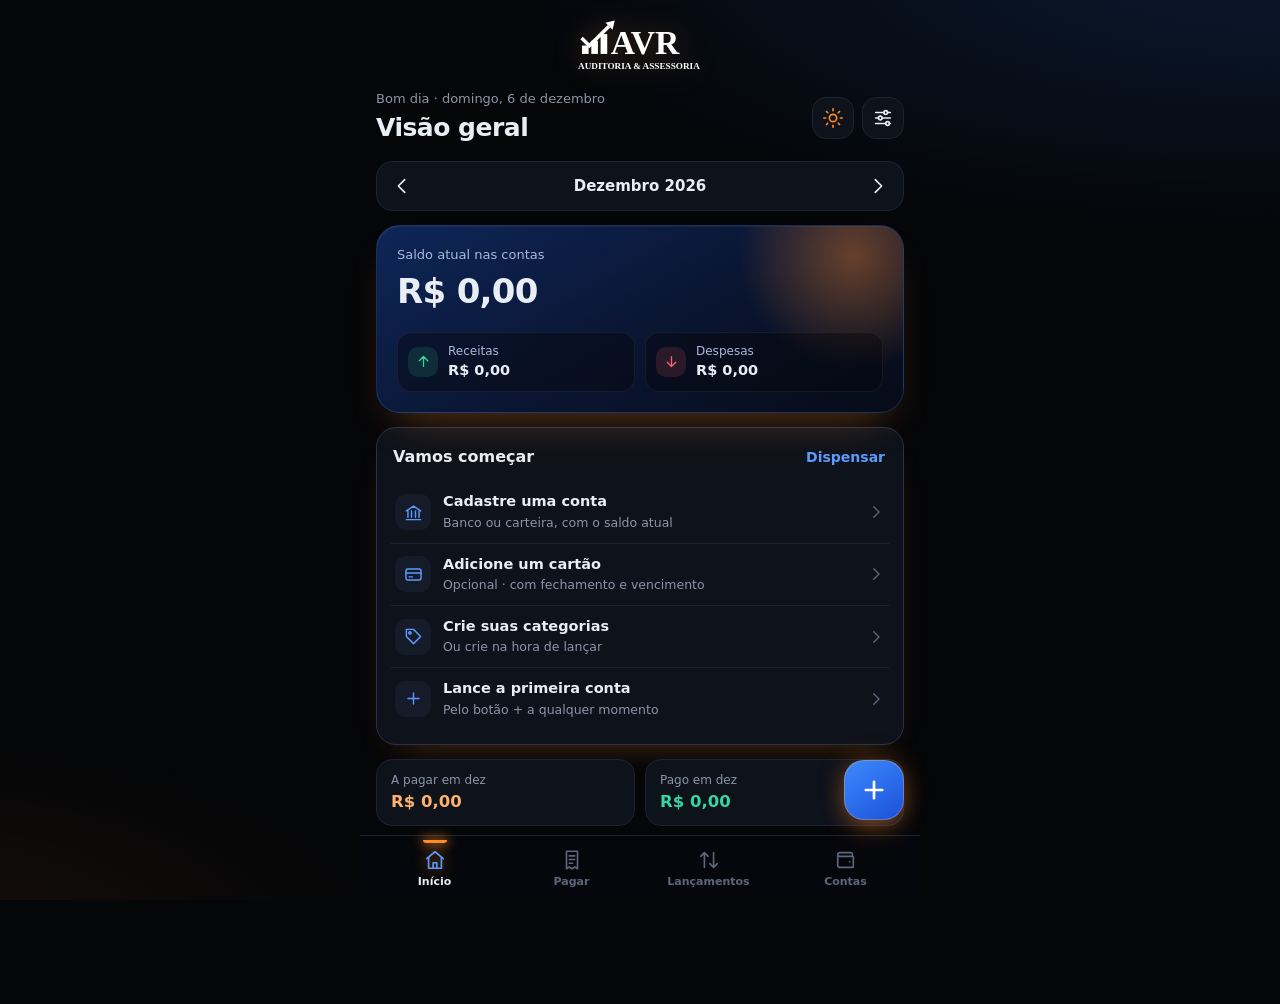
==== index.html @ a0c5da18 "Add files via upload" ====
<!doctype html>
<html lang="pt-BR">
<head>
  <meta charset="utf-8">
  <meta name="viewport" content="width=device-width, initial-scale=1, viewport-fit=cover, interactive-widget=resizes-content">
  <meta name="theme-color" content="#050608">
  <meta name="color-scheme" content="dark light">
  <script>try { if (localStorage.getItem('avr-theme') === 'light') document.documentElement.dataset.theme = 'light'; } catch (e) {}</script>
  <meta name="description" content="Controle financeiro pessoal e contas a pagar">
  <title>AVR Finanças</title>
  <link rel="manifest" href="manifest.webmanifest">
  <link rel="icon" type="image/png" href="icons/icon-192.png">
  <link rel="apple-touch-icon" href="icons/icon-180.png">
  <link rel="stylesheet" href="css/style.css">
</head>
<body>
  <div id="app">
    <main id="view"></main>
    <button id="fab" class="fab" aria-label="Novo lançamento"></button>
    <nav id="tabbar" class="tabbar" aria-label="Navegação principal"></nav>
  </div>
  <div id="sheets"></div>
  <div id="toast" class="toast" role="status" aria-live="polite"></div>
  <div id="lock" class="lock hidden"></div>
  <script type="module" src="js/app.js"></script>
</body>
</html>
---- css/style.css ----
/* Finanças — tema escuro: preto, azul e brilhos laranja */
:root {
  --bg: #050608;
  --bg-2: #0a0d14;
  --surface: #0e121b;
  --surface-2: #151b28;
  --line: #1c2332;
  --line-2: #283147;
  --text: #e9edf5;
  --muted: #8b94a8;
  --dim: #5d667a;
  --blue: #2f7dff;
  --blue-2: #5b9bff;
  --orange: #ff8a2a;
  --orange-2: #ffb26b;
  --glow: rgba(255, 138, 42, 0.42);
  --in: #35d6a4;
  --out: #ff6170;
  --nav-h: 64px;
  --safe-b: env(safe-area-inset-bottom, 0px);
  --safe-t: env(safe-area-inset-top, 0px);
  --tabbar-bg: rgba(7, 9, 13, 0.88);
  --toast-bg: #19202f;
  --more-bg: rgba(14, 18, 27, 0.5);
  color-scheme: dark;
}

/* Tema claro: mesmos tons de azul e laranja sobre fundo claro */
:root[data-theme="light"] {
  --bg: #f2f4f8;
  --bg-2: #f7f8fb;
  --surface: #ffffff;
  --surface-2: #edf0f6;
  --line: #e1e6ef;
  --line-2: #cdd5e2;
  --text: #0f1726;
  --muted: #5b6578;
  --dim: #8a93a6;
  --blue: #1f6bff;
  --blue-2: #1f5fe0;
  --orange: #f07a12;
  --orange-2: #c25e00;
  --glow: rgba(240, 122, 18, 0.3);
  --in: #0d9a70;
  --out: #dc3545;
  --tabbar-bg: rgba(255, 255, 255, 0.92);
  --toast-bg: #ffffff;
  --more-bg: #f7f8fb;
  color-scheme: light;
}

* { box-sizing: border-box; -webkit-tap-highlight-color: transparent; }
html, body { margin: 0; background: var(--bg); color: var(--text); }
body {
  font: 15px/1.4 Roboto, system-ui, -apple-system, "Segoe UI", sans-serif;
  min-height: 100dvh;
  overscroll-behavior-y: contain;
  -webkit-font-smoothing: antialiased;
}
body::before {
  content: '';
  position: fixed;
  inset: 0;
  pointer-events: none;
  background:
    radial-gradient(110% 55% at 100% -5%, rgba(47, 125, 255, 0.16), transparent 60%),
    radial-gradient(70% 40% at -10% 105%, rgba(255, 138, 42, 0.08), transparent 60%);
}
body.no-scroll { overflow: hidden; }
#app { position: relative; max-width: 560px; margin: 0 auto; }
#view { padding: calc(var(--safe-t) + 14px) 16px calc(var(--nav-h) + var(--safe-b) + 100px); }
button, input, select { font: inherit; color: inherit; }
button { cursor: pointer; border: 0; background: none; padding: 0; }
h1, h2, h3, p { margin: 0; }
b { font-weight: 700; }
.ic { width: 22px; height: 22px; flex: none; }
.hidden { display: none !important; }
.muted { color: var(--muted); }
.grow { flex: 1; }
.mt { margin-top: 14px; }
.t-in { color: var(--in); }
.t-out { color: var(--out); }
.t-warn { color: var(--orange-2); }
.t-muted { color: var(--muted); }
b, .row-amt, .hero-value, .detail-amt { font-variant-numeric: tabular-nums; }

/* ---------- Logo ---------- */
.brand { display: flex; justify-content: center; padding: 4px 0 18px; }
.brand img { height: 54px; filter: drop-shadow(0 0 14px rgba(255, 138, 42, 0.28)); }
.lock-brand { display: flex; justify-content: center; margin: 0 auto 28px; }
.lock-brand img { height: 72px; filter: drop-shadow(0 0 14px rgba(255, 138, 42, 0.28)); }
.logo-light { display: none; }
[data-theme="light"] .logo-dark { display: none; }
[data-theme="light"] .logo-light { display: block; filter: none; }
.lock-box h2 { display: flex; align-items: center; justify-content: center; gap: 8px; }
.lock-box h2 .ic { width: 18px; height: 18px; color: var(--orange); }

/* ---------- Cabeçalho ---------- */
.top { display: flex; align-items: center; justify-content: space-between; gap: 12px; margin-bottom: 16px; }
.top-actions { display: flex; gap: 8px; }
.theme-btn .ic { color: var(--orange); }
.top h1 { font-size: 25px; font-weight: 800; letter-spacing: -0.02em; }
.eyebrow { color: var(--muted); font-size: 13px; margin-bottom: 2px; }
.eyebrow::first-letter { text-transform: uppercase; }
.icon-btn {
  width: 42px; height: 42px; flex: none;
  display: grid; place-items: center;
  border-radius: 14px;
  background: var(--surface);
  border: 1px solid var(--line);
  color: var(--text);
  text-decoration: none;
}
.icon-btn:active { transform: scale(0.94); }

/* ---------- Seletor de mês ---------- */
.month-nav {
  display: flex; align-items: center; justify-content: space-between;
  padding: 4px; margin-bottom: 14px;
  background: var(--surface);
  border: 1px solid var(--line);
  border-radius: 16px;
}
.month-nav .icon-btn { background: transparent; border: 0; width: 42px; height: 40px; }
.month-label { display: flex; flex-direction: column; align-items: center; font-weight: 700; padding: 4px 12px; }
.month-label small { font-size: 10.5px; font-weight: 500; color: var(--orange-2); }

/* ---------- Cartão de saldo ---------- */
.hero {
  position: relative; overflow: hidden;
  padding: 20px; margin-bottom: 14px;
  border-radius: 24px;
  background: linear-gradient(150deg, #0e2658 0%, #0a1634 50%, #070b17 100%);
  border: 1px solid rgba(91, 155, 255, 0.22);
  box-shadow: 0 22px 44px -22px var(--glow), inset 0 1px 0 rgba(255, 255, 255, 0.05);
  color: #e9edf5;
}
.hero::after {
  content: '';
  position: absolute; right: -80px; top: -100px;
  width: 260px; height: 260px;
  background: radial-gradient(circle, rgba(255, 138, 42, 0.38), transparent 62%);
  pointer-events: none;
}
.hero > * { position: relative; z-index: 1; }
.hero-label { color: #a9b8d8; font-size: 13px; }
.hero-value { font-size: 34px; font-weight: 800; letter-spacing: -0.02em; margin: 4px 0 16px; }
.hero-row { display: grid; grid-template-columns: 1fr 1fr; gap: 10px; }
.hero-row > div {
  display: flex; align-items: center; gap: 10px; min-width: 0;
  padding: 10px;
  background: rgba(5, 6, 8, 0.4);
  border: 1px solid rgba(255, 255, 255, 0.06);
  border-radius: 14px;
}
.hero-row small { display: block; color: #a9b8d8; font-size: 12px; }
.hero-row b { font-size: 14.5px; white-space: nowrap; }
.pill { width: 30px; height: 30px; flex: none; display: grid; place-items: center; border-radius: 10px; }
.pill .ic { width: 17px; height: 17px; }
.pill.in { background: rgba(53, 214, 164, 0.14); color: #35d6a4; }
.pill.out { background: rgba(255, 97, 112, 0.14); color: #ff6170; }

/* ---------- Resumos ---------- */
.stats { display: grid; grid-template-columns: 1fr 1fr; gap: 10px; margin-bottom: 14px; }
.stats.three { grid-template-columns: repeat(3, 1fr); }
.stat { min-width: 0; padding: 12px 14px; background: var(--surface); border: 1px solid var(--line); border-radius: 16px; }
.stat small { display: block; color: var(--muted); font-size: 12px; margin-bottom: 2px; }
.stat b { font-size: 16.5px; white-space: nowrap; }
.stats.three .stat { padding: 11px 10px; }
.stats.three b { font-size: 14px; }

/* ---------- Abas segmentadas ---------- */
.seg {
  display: grid; grid-auto-flow: column; grid-auto-columns: 1fr; gap: 4px;
  padding: 4px; margin-bottom: 14px;
  background: var(--surface);
  border: 1px solid var(--line);
  border-radius: 14px;
}
.seg button { padding: 9px 6px; border-radius: 10px; font-size: 13.5px; font-weight: 600; color: var(--muted); }
.seg button.on {
  background: var(--surface-2);
  color: var(--text);
  box-shadow: inset 0 0 0 1px var(--line-2), 0 6px 16px -8px var(--glow);
}
.seg-type { margin-bottom: 0; }
.seg-type button.on { color: #fff; background: linear-gradient(145deg, #2a6ef0, #1c4cc7); box-shadow: 0 6px 18px -6px var(--glow); }

/* ---------- Listas ---------- */
.list { display: flex; flex-direction: column; gap: 8px; }
.row {
  display: flex; align-items: center; gap: 12px;
  width: 100%; padding: 11px 12px;
  text-align: left;
  background: var(--surface);
  border: 1px solid var(--line);
  border-radius: 16px;
  cursor: pointer;
  transition: background 0.15s;
}
.row:active { background: var(--surface-2); }
.row-ic {
  position: relative;
  width: 40px; height: 40px; flex: none;
  display: grid; place-items: center;
  border-radius: 12px;
  background: var(--surface-2);
  color: var(--blue-2);
}
.row-ic .ic { width: 20px; height: 20px; }
.row-ic.receita { color: var(--in); }
.row-ic.despesa { color: var(--out); }
.row-ic.fatura { color: var(--orange); }
.cat-dot { position: absolute; right: -2px; bottom: -2px; width: 12px; height: 12px; border-radius: 50%; border: 2px solid var(--surface); }
.row-main { flex: 1; min-width: 0; }
.row-title { font-weight: 600; white-space: nowrap; overflow: hidden; text-overflow: ellipsis; }
.row-sub { margin-top: 2px; color: var(--muted); font-size: 12.5px; white-space: nowrap; overflow: hidden; text-overflow: ellipsis; }
.row-amt { font-weight: 700; white-space: nowrap; }
.row.overdue { border-color: rgba(255, 97, 112, 0.38); box-shadow: 0 10px 24px -18px rgba(255, 97, 112, 0.8); }
.row.overdue .row-sub { color: var(--out); }
.row.today { border-color: rgba(255, 138, 42, 0.45); box-shadow: 0 10px 26px -14px var(--glow); }
.row.today .row-sub { color: var(--orange-2); }
.row.paid { opacity: 0.6; }
.row.paid .row-title { text-decoration: line-through; text-decoration-color: rgba(255, 255, 255, 0.35); }
.chk {
  width: 36px; height: 36px; flex: none;
  display: grid; place-items: center;
  border-radius: 50%;
  border: 1.5px solid var(--line-2);
  color: var(--dim);
}
.chk .ic { width: 18px; height: 18px; stroke-width: 2.4; }
.chk:active { border-color: var(--in); color: var(--in); box-shadow: 0 0 14px rgba(53, 214, 164, 0.4); }
.chk.done { background: rgba(53, 214, 164, 0.14); border-color: transparent; color: var(--in); }

.block { margin-top: 18px; }
.block h2 { display: flex; align-items: center; gap: 8px; margin-bottom: 10px; font-size: 14.5px; font-weight: 700; }
.block h2 .ic { width: 18px; height: 18px; color: var(--blue-2); }
.block.danger h2 .ic { color: var(--out); }
.block.warn h2 .ic { color: var(--orange); filter: drop-shadow(0 0 6px var(--glow)); }
.count { padding: 1px 8px; border-radius: 99px; background: var(--surface-2); color: var(--muted); font-size: 12px; font-weight: 600; }
.block h2 .sum { margin-left: auto; color: var(--muted); font-size: 13px; font-weight: 600; }
.day-h { margin: 18px 4px 8px; color: var(--muted); font-size: 12.5px; font-weight: 600; }
.day-h::first-letter { text-transform: uppercase; }

.empty {
  margin-top: 16px; padding: 30px 18px;
  text-align: center; color: var(--muted);
  border: 1px dashed var(--line-2);
  border-radius: 18px;
}
.empty .ic { width: 34px; height: 34px; color: var(--orange); filter: drop-shadow(0 0 10px var(--glow)); }
.empty p { margin-top: 8px; font-size: 14px; }

.banner {
  display: flex; align-items: center; gap: 10px;
  width: 100%; padding: 12px 14px; margin-bottom: 14px;
  text-align: left; font-size: 13.5px;
  color: var(--orange-2);
  background: rgba(255, 138, 42, 0.08);
  border: 1px solid rgba(255, 138, 42, 0.3);
  border-radius: 14px;
}

/* ---------- Primeiros passos ---------- */
.onb {
  padding: 14px; margin-bottom: 14px;
  background: var(--surface);
  border: 1px solid var(--line-2);
  border-radius: 20px;
  box-shadow: 0 16px 36px -24px var(--glow);
}
.onb-head { display: flex; align-items: center; justify-content: space-between; margin-bottom: 8px; padding: 0 2px; }
.onb-head h2 { font-size: 16px; }
.onb-step {
  display: flex; align-items: center; gap: 12px;
  width: 100%; padding: 10px 4px;
  text-align: left;
  border-top: 1px solid var(--line);
}
.onb-step:first-of-type { border-top: 0; }
.onb-step > .ic { color: var(--dim); width: 18px; height: 18px; }
.onb-ic { width: 36px; height: 36px; flex: none; display: grid; place-items: center; border-radius: 11px; background: var(--surface-2); color: var(--blue-2); }
.onb-ic .ic { width: 19px; height: 19px; }
.onb-txt { flex: 1; min-width: 0; }
.onb-txt b { display: block; font-size: 14.5px; }
.onb-txt small { color: var(--muted); font-size: 12.5px; }
.onb-step.done { opacity: 0.55; }
.onb-step.done .onb-ic { color: var(--in); background: rgba(53, 214, 164, 0.12); }
.onb-step.done b { text-decoration: line-through; }
.link-btn { color: var(--blue-2); font-weight: 600; font-size: 14px; padding: 6px 2px; }

/* ---------- Contas e cartões ---------- */
.sec-h { display: flex; align-items: center; justify-content: space-between; margin: 22px 2px 10px; }
.sec-h:first-of-type { margin-top: 6px; }
.sec-h h2 { font-size: 15.5px; }
.cc-list { display: flex; flex-direction: column; gap: 12px; }
.cc {
  position: relative; overflow: hidden;
  width: 100%; padding: 16px 18px;
  text-align: left;
  border-radius: 22px;
  background: linear-gradient(135deg, #111a30 0%, #0a0f1d 55%, #160e08 100%);
  border: 1px solid var(--line-2);
  box-shadow: 0 18px 34px -22px var(--glow);
  color: #e9edf5;
}
.cc small { color: #8b94a8; }
.cc .bar { background: #151b28; }
.cc::before {
  content: '';
  position: absolute; right: -50px; bottom: -70px;
  width: 190px; height: 190px; border-radius: 50%;
  background: radial-gradient(circle, rgba(255, 138, 42, 0.3), transparent 65%);
  pointer-events: none;
}
.cc > * { position: relative; }
.cc-top { display: flex; align-items: center; justify-content: space-between; margin-bottom: 14px; font-weight: 700; font-size: 16px; }
.cc-top .ic { color: var(--orange); filter: drop-shadow(0 0 6px var(--glow)); }
.cc small { font-size: 12px; }
.cc-amt { display: block; margin: 2px 0 10px; font-size: 25px; }
.cc-foot { display: flex; justify-content: space-between; color: #a9b8d8; font-size: 12.5px; }
.bar { height: 6px; margin: 12px 0 6px; overflow: hidden; border-radius: 6px; background: var(--surface-2); }
.bar i { display: block; height: 100%; border-radius: 6px; background: linear-gradient(90deg, var(--blue), var(--orange)); box-shadow: 0 0 10px var(--glow); }

/* ---------- Configurações ---------- */
.card-sec { padding: 16px; margin-bottom: 12px; background: var(--surface); border: 1px solid var(--line); border-radius: 20px; }
.card-sec h2 { display: flex; align-items: center; gap: 8px; margin-bottom: 12px; font-size: 15.5px; }
.card-sec h2 .ic { width: 19px; height: 19px; color: var(--blue-2); }
.card-sec h3 { margin: 14px 0 8px; color: var(--muted); font-size: 11.5px; font-weight: 700; text-transform: uppercase; letter-spacing: 0.06em; }
.card-sec p { margin-bottom: 12px; color: var(--muted); font-size: 13.5px; }
.card-sec p b { color: var(--text); }
.danger-sec h2 .ic { color: var(--out); }
.chips { display: flex; flex-wrap: wrap; gap: 8px; }
.chip {
  display: inline-flex; align-items: center; gap: 7px;
  padding: 8px 13px;
  border-radius: 99px;
  background: var(--surface-2);
  border: 1px solid var(--line-2);
  font-size: 13.5px; font-weight: 600;
}
.chip i { width: 9px; height: 9px; border-radius: 50%; }
.chip.add { color: var(--blue-2); background: transparent; border-style: dashed; }
.ver { margin: 20px 0; text-align: center; color: var(--dim); font-size: 12px; }

/* ---------- Botão + e barra inferior ---------- */
.fab {
  position: fixed; z-index: 20;
  right: max(16px, calc((100vw - 560px) / 2 + 16px));
  bottom: calc(var(--nav-h) + var(--safe-b) + 16px);
  width: 60px; height: 60px;
  display: grid; place-items: center;
  border-radius: 20px;
  color: #fff;
  background: linear-gradient(145deg, #3d8bff, #1b50d8);
  box-shadow: 0 12px 28px -8px var(--glow), 0 0 26px rgba(255, 138, 42, 0.3), inset 0 0 0 1px rgba(255, 178, 107, 0.35);
  transition: transform 0.15s;
}
.fab .ic { width: 28px; height: 28px; stroke-width: 2.3; }
.fab:active { transform: scale(0.92); }

.tabbar {
  position: fixed; z-index: 15; left: 0; right: 0; bottom: 0;
  display: grid; grid-template-columns: repeat(4, 1fr);
  max-width: 560px; margin: 0 auto;
  padding: 4px 6px calc(4px + var(--safe-b));
  background: var(--tabbar-bg);
  backdrop-filter: blur(18px);
  -webkit-backdrop-filter: blur(18px);
  border-top: 1px solid var(--line);
}
.tabbar a {
  position: relative;
  display: flex; flex-direction: column; align-items: center; gap: 3px;
  padding: 9px 0 7px;
  color: var(--dim);
  text-decoration: none;
  font-size: 11px; font-weight: 600;
}
.tabbar a.active { color: var(--text); }
.tabbar a.active .ic { color: var(--blue-2); filter: drop-shadow(0 0 7px rgba(255, 138, 42, 0.6)); }
.tabbar a.active::after {
  content: '';
  position: absolute; top: 0;
  width: 24px; height: 3px; border-radius: 0 0 3px 3px;
  background: var(--orange);
  box-shadow: 0 0 12px 1px var(--orange);
}

/* ---------- Janelas inferiores (sheets) ---------- */
.sheet-wrap { position: fixed; inset: 0; z-index: 50; }
.sheet-backdrop { position: absolute; inset: 0; background: rgba(0, 0, 0, 0.62); opacity: 0; transition: opacity 0.22s; }
.sheet {
  position: absolute; left: 0; right: 0; bottom: 0;
  max-width: 560px; max-height: 92dvh; margin: 0 auto;
  overflow-y: auto; overscroll-behavior: contain;
  padding: 6px 16px calc(20px + var(--safe-b));
  background: var(--bg-2);
  border: 1px solid var(--line-2); border-bottom: 0;
  border-radius: 26px 26px 0 0;
  box-shadow: 0 -24px 60px -24px rgba(255, 138, 42, 0.3);
  transform: translateY(100%);
  transition: transform 0.26s cubic-bezier(0.2, 0.8, 0.2, 1);
}
.sheet-wrap.open .sheet { transform: none; }
.sheet-wrap.open .sheet-backdrop { opacity: 1; }
.sheet-grip { width: 40px; height: 4px; margin: 4px auto 10px; border-radius: 4px; background: var(--line-2); }
.sheet-head { display: flex; align-items: center; justify-content: space-between; gap: 12px; margin-bottom: 14px; }
.sheet-head h2 { font-size: 19px; overflow: hidden; text-overflow: ellipsis; white-space: nowrap; }
.dialog { padding: 6px 2px 0; }
.dialog h2 { font-size: 19px; margin-bottom: 6px; }
.dialog p { margin-bottom: 16px; font-size: 14px; }
.pay-desc { margin: -4px 0 14px; color: var(--muted); font-size: 14px; }
.pay-desc b { color: var(--text); }

/* ---------- Formulários ---------- */
.form { display: flex; flex-direction: column; gap: 12px; }
.field { display: flex; flex-direction: column; gap: 6px; min-width: 0; }
.field > span { color: var(--muted); font-size: 12.5px; font-weight: 600; }
.field small { color: var(--dim); font-size: 12px; }
.field input, .field select {
  width: 100%; height: 50px; padding: 0 14px;
  font-size: 16px;
  background: var(--surface);
  border: 1px solid var(--line-2);
  border-radius: 14px;
  outline: none;
  transition: border-color 0.15s, box-shadow 0.15s;
}
.field input:focus, .field select:focus { border-color: var(--blue); box-shadow: 0 0 0 3px rgba(47, 125, 255, 0.18), 0 0 20px -6px var(--glow); }
.field input::placeholder { color: var(--dim); }
.field input.money { font-size: 18px; font-weight: 700; }
.field.invalid input, .field.invalid select { border-color: var(--out); box-shadow: 0 0 0 3px rgba(255, 97, 112, 0.15); }
.field input[type=date] { min-width: 0; }
.field select {
  appearance: none; -webkit-appearance: none;
  padding-right: 38px;
  background-image: url("data:image/svg+xml,%3Csvg xmlns='http://www.w3.org/2000/svg' viewBox='0 0 24 24' fill='none' stroke='%238b94a8' stroke-width='2' stroke-linecap='round'%3E%3Cpath d='M6 9l6 6 6-6'/%3E%3C/svg%3E");
  background-repeat: no-repeat;
  background-position: right 14px center;
  background-size: 18px;
}
.field select option, .field select optgroup { background: var(--surface); }
.grid2 { display: grid; grid-template-columns: 1fr 1fr; gap: 10px; }
.hint { color: var(--orange-2); font-size: 12.5px; margin-top: -4px; }
.more { border: 1px solid var(--line); border-radius: 14px; background: var(--more-bg); }
.more summary {
  display: flex; justify-content: space-between; align-items: center;
  padding: 13px 14px;
  list-style: none;
  color: var(--blue-2); font-weight: 600;
  cursor: pointer;
}
.more summary::-webkit-details-marker { display: none; }
.more summary::after { content: '+'; font-size: 20px; line-height: 1; }
.more[open] summary::after { content: '−'; }
.more[open] { padding: 0 12px 14px; }
.more[open] summary { padding: 13px 2px; }
.more > * + * { margin-top: 12px; }
.check { display: flex; align-items: center; gap: 10px; font-size: 14px; }
.check input { width: 20px; height: 20px; flex: none; accent-color: var(--blue); }
.swatches { display: flex; flex-wrap: wrap; gap: 10px; }
.swatches label { position: relative; }
.swatches input { position: absolute; opacity: 0; pointer-events: none; }
.swatches span { display: block; width: 36px; height: 36px; border-radius: 50%; border: 3px solid transparent; cursor: pointer; }
.swatches input:checked + span { border-color: var(--text); box-shadow: 0 0 14px var(--glow); }

/* ---------- Botões ---------- */
.btn-col { display: flex; flex-direction: column; gap: 10px; margin-top: 4px; }
.btn-row { display: grid; grid-template-columns: 1fr 1fr; gap: 10px; }
.btn {
  display: flex; align-items: center; justify-content: center; gap: 8px;
  height: 52px; padding: 0 16px;
  border-radius: 16px;
  font-size: 15.5px; font-weight: 700;
  transition: transform 0.12s;
}
.btn .ic { width: 20px; height: 20px; }
.btn:active { transform: scale(0.98); }
.btn.primary {
  color: #fff;
  background: linear-gradient(145deg, #3d8bff, #1b50d8);
  box-shadow: 0 12px 26px -12px var(--glow), inset 0 0 0 1px rgba(255, 178, 107, 0.22);
}
.btn.ghost { background: var(--surface); border: 1px solid var(--line-2); }
.btn.danger { color: var(--out); background: rgba(255, 97, 112, 0.1); border: 1px solid rgba(255, 97, 112, 0.28); }
.btn.text { height: 44px; color: var(--muted); }

/* ---------- Detalhes ---------- */
.detail-amt { font-size: 32px; font-weight: 800; margin-bottom: 8px; }
.tag {
  display: inline-flex; align-items: center;
  padding: 4px 11px;
  border-radius: 99px;
  background: var(--surface-2);
  color: var(--muted);
  font-size: 12.5px; font-weight: 700;
}
.tag.overdue { background: rgba(255, 97, 112, 0.14); color: var(--out); }
.tag.paid { background: rgba(53, 214, 164, 0.14); color: var(--in); }
.tag.today { background: rgba(255, 138, 42, 0.15); color: var(--orange-2); }
.kv { display: grid; gap: 1px; margin: 16px 0; overflow: hidden; background: var(--line); border: 1px solid var(--line); border-radius: 14px; }
.kv div { display: flex; justify-content: space-between; gap: 14px; padding: 12px 14px; background: var(--surface); }
.kv dt { color: var(--muted); }
.kv dd { margin: 0; text-align: right; font-weight: 600; overflow-wrap: anywhere; }
.inv-total {
  display: flex; flex-direction: column; align-items: center; gap: 4px;
  padding: 18px; margin-bottom: 14px;
  text-align: center;
  background: linear-gradient(150deg, #0e2658, #081128);
  border: 1px solid rgba(91, 155, 255, 0.2);
  border-radius: 20px;
  box-shadow: 0 16px 34px -20px var(--glow);
  color: #e9edf5;
}
.inv-total b { font-size: 30px; }
.inv-total span { color: #a9b8d8; font-size: 13px; }

/* ---------- Tela de PIN ---------- */
.lock {
  position: fixed; inset: 0; z-index: 100;
  display: grid; place-items: center;
  padding: 24px;
  background: radial-gradient(90% 50% at 50% 0%, rgba(47, 125, 255, 0.18), transparent 70%), var(--bg);
}
.lock-box { width: 100%; max-width: 320px; text-align: center; }
.lock-box h2 { font-size: 20px; }
.lock-box p { margin: 12px 0 20px; font-size: 14px; }
.lock-logo {
  width: 64px; height: 64px; margin: 0 auto 16px;
  display: grid; place-items: center;
  border-radius: 20px;
  color: var(--orange);
  background: var(--surface);
  border: 1px solid var(--line-2);
  box-shadow: 0 0 30px -4px var(--glow);
}
.lock-logo .ic { width: 30px; height: 30px; }
.dots { display: flex; justify-content: center; gap: 18px; margin: 22px 0 34px; }
.dots i { width: 14px; height: 14px; border-radius: 50%; border: 2px solid var(--line-2); transition: 0.15s; }
.dots i.on { background: var(--orange); border-color: var(--orange); box-shadow: 0 0 12px var(--orange); }
.dots.shake { animation: shake 0.35s; }
.dots.shake i { border-color: var(--out); }
@keyframes shake { 25% { transform: translateX(-10px); } 50% { transform: translateX(10px); } 75% { transform: translateX(-6px); } }
.keys { display: grid; grid-template-columns: repeat(3, 1fr); gap: 16px 10px; }
.keys button {
  justify-self: center;
  width: 74px; height: 74px;
  display: grid; place-items: center;
  border-radius: 50%;
  font-size: 27px; font-weight: 600;
  background: var(--surface);
  border: 1px solid var(--line);
}
.keys button:active { background: var(--surface-2); box-shadow: 0 0 22px -2px var(--glow); }
.keys .k-text { background: transparent; border: 0; font-size: 14px; color: var(--muted); }

/* ---------- Avisos ---------- */
.toast {
  position: fixed; z-index: 120; left: 50%;
  bottom: calc(var(--nav-h) + var(--safe-b) + 92px);
  display: flex; align-items: center; gap: 14px;
  width: max-content; max-width: calc(100vw - 32px);
  padding: 12px 16px;
  font-size: 14px; font-weight: 600;
  background: var(--toast-bg);
  border: 1px solid var(--line-2);
  border-radius: 14px;
  box-shadow: 0 12px 30px -10px var(--glow);
  opacity: 0; pointer-events: none;
  transform: translate(-50%, 16px);
  transition: 0.22s;
}
.toast.show { opacity: 1; pointer-events: auto; transform: translate(-50%, 0); }
.toast button { color: var(--orange-2); font-weight: 800; }

@media (max-width: 360px) {
  .hero-value { font-size: 29px; }
  .stats.three b { font-size: 13px; }
  .keys button { width: 66px; height: 66px; }
}
@media (prefers-reduced-motion: reduce) {
  * { transition: none !important; animation: none !important; }
}
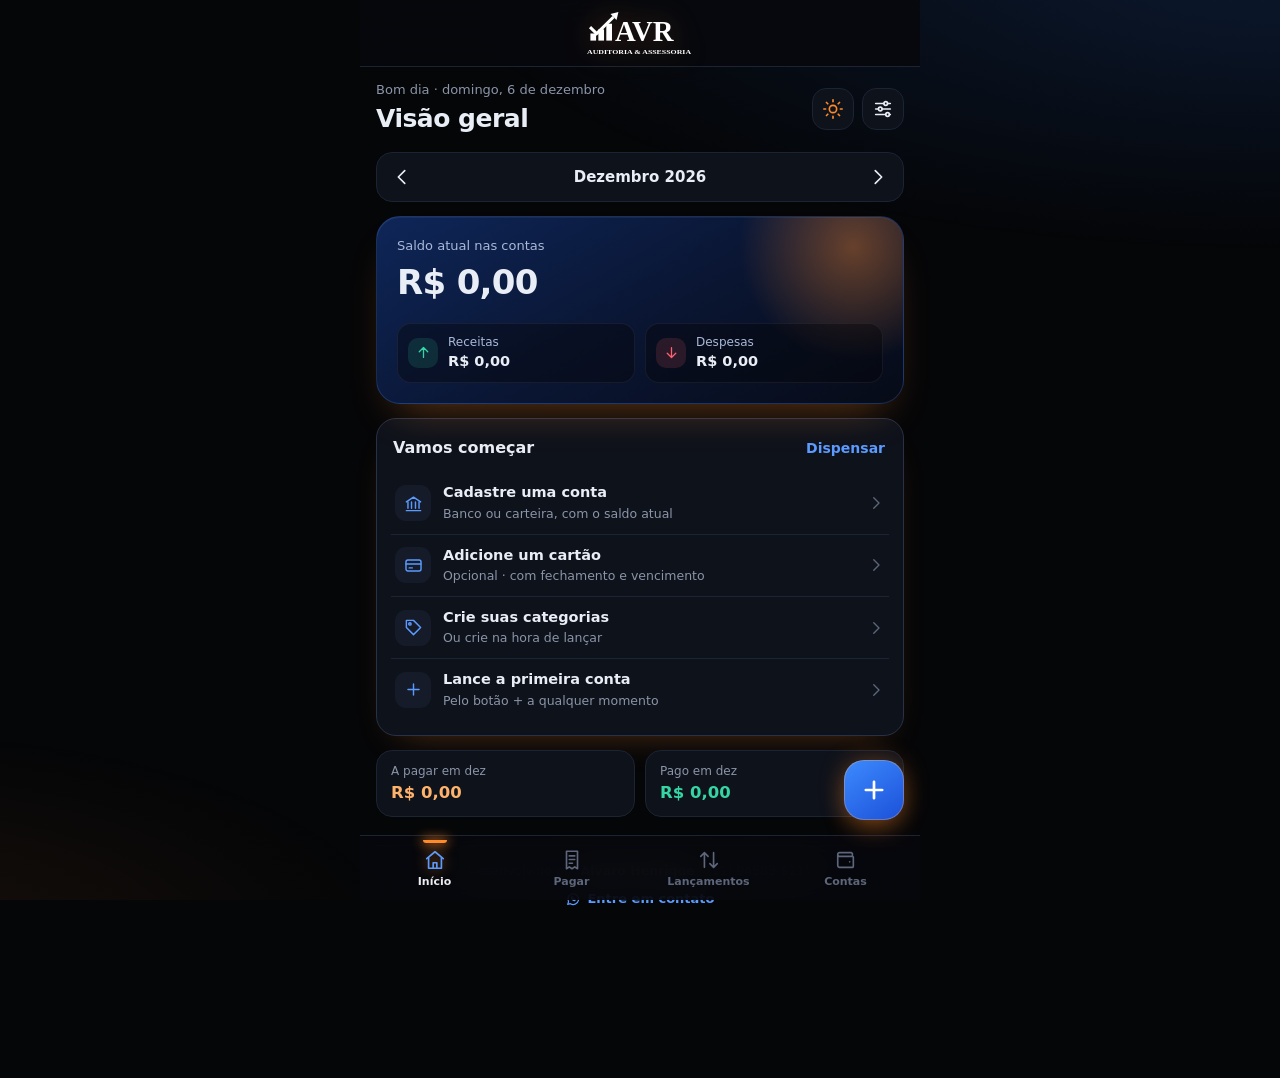
==== commit 171b7f33: "Add files via upload" ====
--- a/index.html
+++ b/index.html
@@ -5,7 +5,7 @@
   <meta name="viewport" content="width=device-width, initial-scale=1, viewport-fit=cover, interactive-widget=resizes-content">
   <meta name="theme-color" content="#050608">
   <meta name="color-scheme" content="dark light">
-  <script>try { if (localStorage.getItem('avr-theme') === 'light') document.documentElement.dataset.theme = 'light'; } catch (e) {}</script>
+  <script>try { if (localStorage.getItem('avr-theme') === 'light') { document.documentElement.dataset.theme = 'light'; document.querySelector('meta[name=theme-color]').content = '#f3ebdd'; } } catch (e) {}</script>
   <meta name="description" content="Controle financeiro pessoal e contas a pagar">
   <title>AVR Finanças</title>
   <link rel="manifest" href="manifest.webmanifest">
--- a/css/style.css
+++ b/css/style.css
@@ -25,29 +25,57 @@
   color-scheme: dark;
 }
 
-/* Tema claro: mesmos tons de azul e laranja sobre fundo claro */
+/* Tema claro: bege com marrom e detalhes caramelo.
+   (--blue/--blue-2 são a cor principal; no tema claro viram marrom.) */
 :root[data-theme="light"] {
-  --bg: #f2f4f8;
-  --bg-2: #f7f8fb;
-  --surface: #ffffff;
-  --surface-2: #edf0f6;
-  --line: #e1e6ef;
-  --line-2: #cdd5e2;
-  --text: #0f1726;
-  --muted: #5b6578;
-  --dim: #8a93a6;
-  --blue: #1f6bff;
-  --blue-2: #1f5fe0;
-  --orange: #f07a12;
-  --orange-2: #c25e00;
-  --glow: rgba(240, 122, 18, 0.3);
-  --in: #0d9a70;
-  --out: #dc3545;
-  --tabbar-bg: rgba(255, 255, 255, 0.92);
-  --toast-bg: #ffffff;
-  --more-bg: #f7f8fb;
+  --bg: #f3ebdd;
+  --bg-2: #f7f1e6;
+  --surface: #fffaf1;
+  --surface-2: #efe4d1;
+  --line: #e4d6bf;
+  --line-2: #d4c0a1;
+  --text: #3a2819;
+  --muted: #7a6350;
+  --dim: #a8917a;
+  --blue: #8b5a2b;
+  --blue-2: #7a4c22;
+  --orange: #d9822b;
+  --orange-2: #a65a12;
+  --glow: rgba(217, 130, 43, 0.3);
+  --in: #4f7d3a;
+  --out: #b23a2e;
+  --tabbar-bg: rgba(255, 250, 241, 0.94);
+  --toast-bg: #fffaf1;
+  --more-bg: #f7f1e6;
   color-scheme: light;
 }
+[data-theme="light"] body::before {
+  background:
+    radial-gradient(110% 55% at 100% -5%, rgba(217, 130, 43, 0.14), transparent 60%),
+    radial-gradient(70% 40% at -10% 105%, rgba(139, 90, 43, 0.1), transparent 60%);
+}
+[data-theme="light"] .hero,
+[data-theme="light"] .inv-total {
+  background: linear-gradient(150deg, #6e4524 0%, #4b2e17 55%, #2f1c0d 100%);
+  border-color: rgba(217, 130, 43, 0.35);
+}
+[data-theme="light"] .hero-label,
+[data-theme="light"] .hero-row small,
+[data-theme="light"] .inv-total span,
+[data-theme="light"] .cc-foot { color: #e6cfb3; }
+[data-theme="light"] .cc {
+  background: linear-gradient(135deg, #5a381c 0%, #3d2411 55%, #2a180a 100%);
+  border-color: #7a5434;
+}
+[data-theme="light"] .cc small { color: #cdb498; }
+[data-theme="light"] .cc .bar { background: #2a180a; }
+[data-theme="light"] .bar i { background: linear-gradient(90deg, #c9a27a, #d9822b); }
+[data-theme="light"] .btn.primary,
+[data-theme="light"] .fab,
+[data-theme="light"] .seg-type button.on { background: linear-gradient(145deg, #a0692f, #6f431c); }
+[data-theme="light"] .field input:focus,
+[data-theme="light"] .field select:focus { box-shadow: 0 0 0 3px rgba(139, 90, 43, 0.18), 0 0 20px -6px var(--glow); }
+[data-theme="light"] .tabbar a.active .ic { color: var(--blue); }
 
 * { box-sizing: border-box; -webkit-tap-highlight-color: transparent; }
 html, body { margin: 0; background: var(--bg); color: var(--text); }
@@ -85,8 +113,18 @@
 b, .row-amt, .hero-value, .detail-amt { font-variant-numeric: tabular-nums; }
 
 /* ---------- Logo ---------- */
-.brand { display: flex; justify-content: center; padding: 4px 0 18px; }
-.brand img { height: 54px; filter: drop-shadow(0 0 14px rgba(255, 138, 42, 0.28)); }
+/* Barra da logo fixa no topo ao rolar a tela */
+.brand {
+  position: sticky; top: 0; z-index: 12;
+  display: flex; justify-content: center;
+  margin: calc(-1 * (var(--safe-t) + 14px)) -16px 14px;
+  padding: calc(var(--safe-t) + 10px) 16px 10px;
+  background: var(--tabbar-bg);
+  backdrop-filter: blur(18px);
+  -webkit-backdrop-filter: blur(18px);
+  border-bottom: 1px solid var(--line);
+}
+.brand img { height: 46px; filter: drop-shadow(0 0 14px rgba(255, 138, 42, 0.28)); }
 .lock-brand { display: flex; justify-content: center; margin: 0 auto 28px; }
 .lock-brand img { height: 72px; filter: drop-shadow(0 0 14px rgba(255, 138, 42, 0.28)); }
 .logo-light { display: none; }
@@ -344,6 +382,32 @@
 .chip.add { color: var(--blue-2); background: transparent; border-style: dashed; }
 .ver { margin: 20px 0; text-align: center; color: var(--dim); font-size: 12px; }
 
+/* ---------- Rodapé e contato ---------- */
+.app-footer {
+  display: flex; flex-direction: column; align-items: center; gap: 4px;
+  margin-top: 28px; padding-top: 16px;
+  text-align: center; color: var(--muted); font-size: 12.5px;
+  border-top: 1px solid var(--line);
+}
+.app-footer b { color: var(--text); font-weight: 600; }
+.app-footer .link-btn { display: inline-flex; align-items: center; gap: 6px; font-size: 13px; }
+.app-footer .link-btn .ic { width: 16px; height: 16px; }
+.contact-intro { margin: -6px 0 14px; font-size: 14px; }
+.contact { text-align: center; }
+.contact-name { font-size: 17px; font-weight: 700; }
+.contact-phone { color: var(--muted); margin: 2px 0 14px; font-variant-numeric: tabular-nums; }
+.card-sec .contact-phone { margin-bottom: 14px; }
+.contact .btn-col { text-align: left; }
+a.btn { text-decoration: none; color: var(--text); }
+a.btn.whats { color: #fff; background: linear-gradient(145deg, #2bd66a, #12a150); box-shadow: 0 12px 26px -14px rgba(37, 211, 102, 0.7); }
+.qr {
+  width: 230px; margin: 18px auto 0; padding: 12px 12px 8px;
+  background: #ffffff; border-radius: 18px;
+  box-shadow: 0 14px 30px -18px var(--glow);
+}
+.qr img { display: block; width: 100%; height: auto; }
+.qr figcaption { margin-top: 6px; color: #5b6578; font-size: 12px; }
+
 /* ---------- Botão + e barra inferior ---------- */
 .fab {
   position: fixed; z-index: 20;
